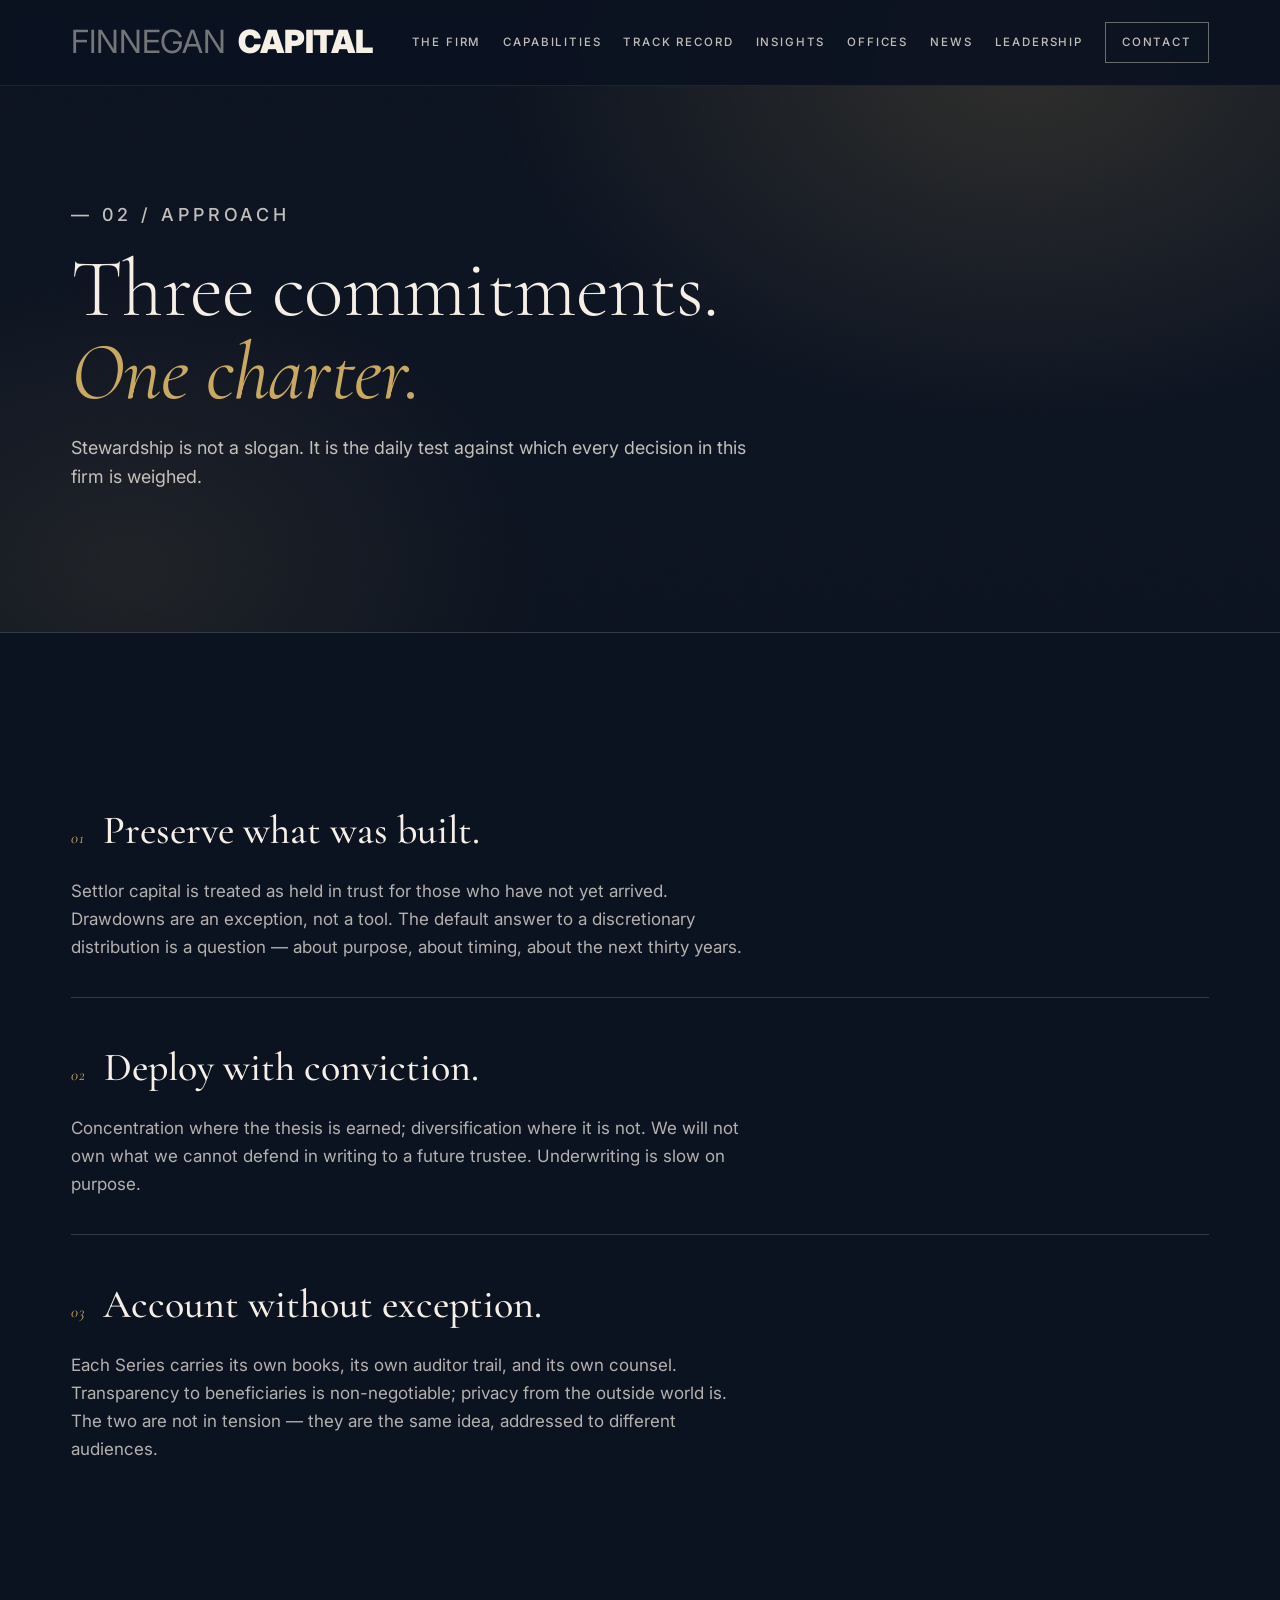
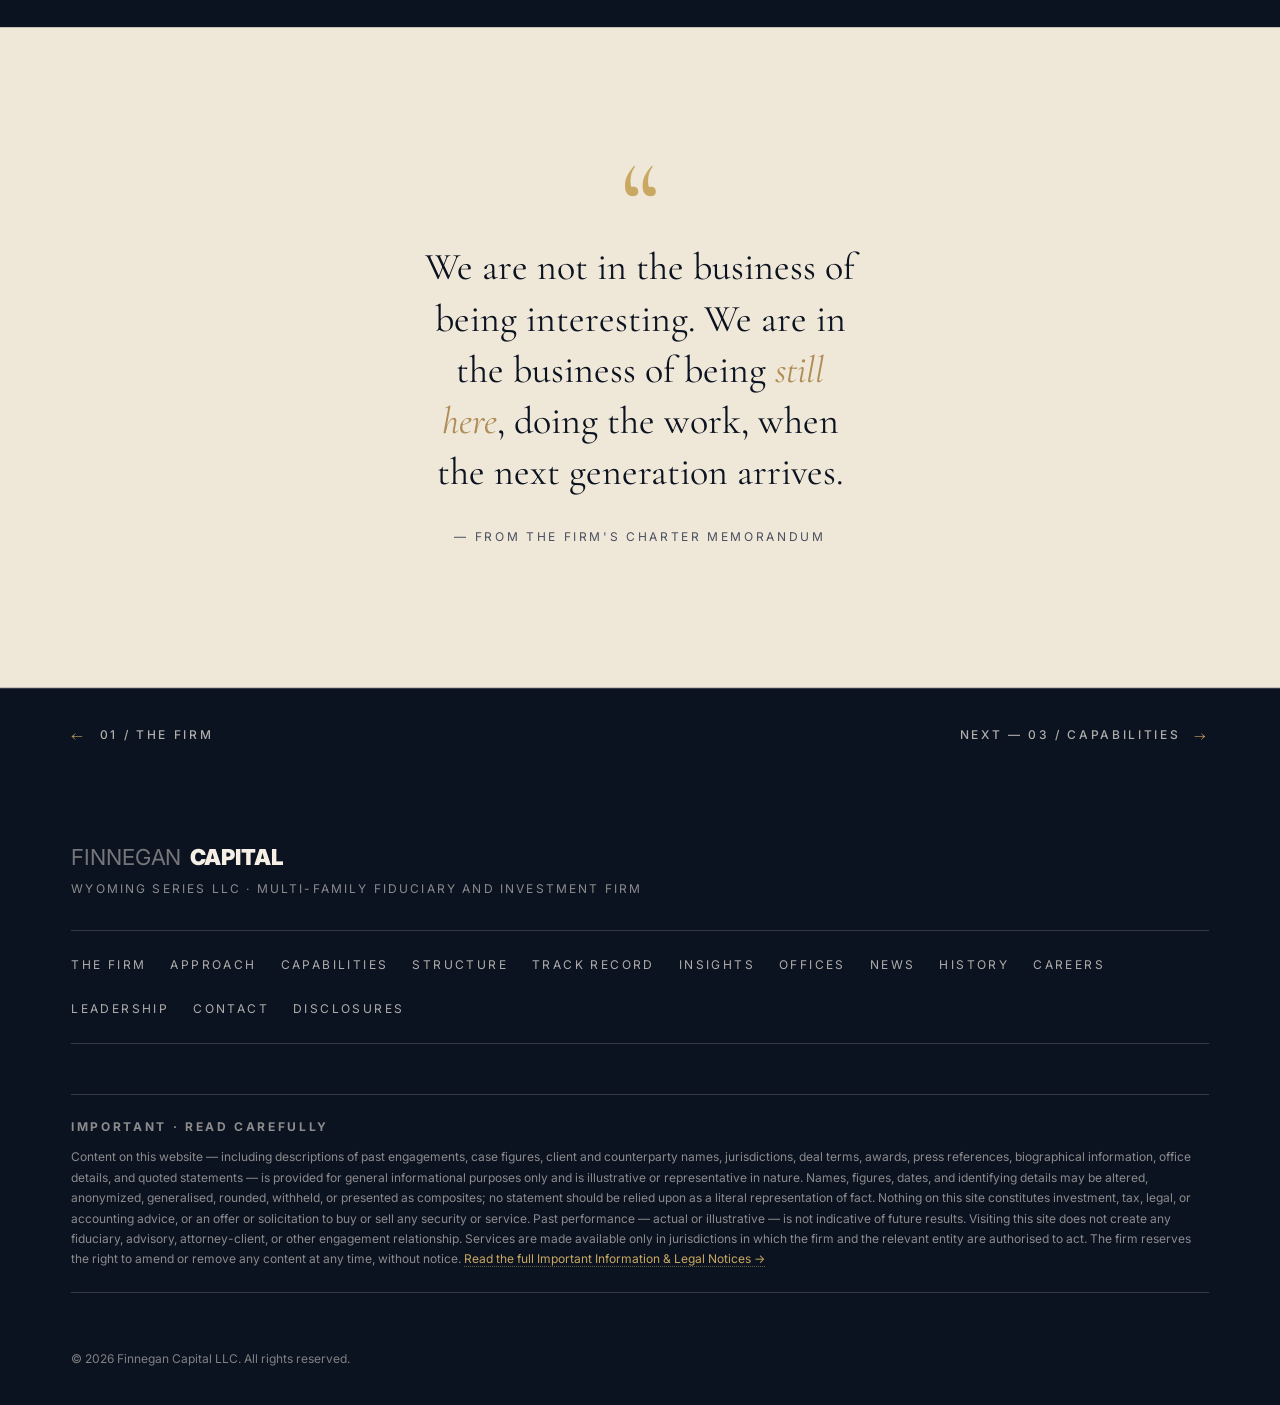
==== approach.html @ d9b632d5 "Add files via upload" ====
<!DOCTYPE html>
<html lang="en">
<head>
<meta charset="UTF-8" />
<meta http-equiv="X-UA-Compatible" content="IE=edge" />
<meta name="viewport" content="width=device-width, initial-scale=1.0" />

<title>Approach — Finnegan Capital | Three Commitments. One Charter.</title>
<meta name="description" content="The fiduciary disposition that organises every decision at Finnegan Capital — preserve what was built, deploy with conviction, account without exception." />
<meta name="keywords" content="Finnegan Capital approach, fiduciary philosophy, multi-generational stewardship, family trust principles" />
<meta name="author" content="Finnegan Capital LLC" />
<meta name="robots" content="index,follow,max-snippet:-1,max-image-preview:large,max-video-preview:-1" />
<meta name="theme-color" content="#0b1220" />
<link rel="canonical" href="https://finnegan.capital/approach.html" />
<meta property="og:site_name" content="Finnegan Capital" />
<meta property="og:type" content="website" />
<meta property="og:locale" content="en_US" />
<meta property="og:title" content="Approach — Finnegan Capital" />
<meta property="og:description" content="Three commitments. One charter." />
<meta property="og:url" content="https://finnegan.capital/approach.html" />
<meta property="og:image" content="https://finnegan.capital/og-image.png" />
<meta property="og:image:width" content="1200" />
<meta property="og:image:height" content="630" />
<meta name="twitter:card" content="summary_large_image" />
<meta name="twitter:title" content="Approach — Finnegan Capital" />
<meta name="twitter:description" content="Three commitments. One charter." />
<meta name="twitter:image" content="https://finnegan.capital/og-image.png" />
<link rel="icon" type="image/svg+xml" href="favicon.svg" />
<link rel="apple-touch-icon" href="favicon.svg" />
<link rel="manifest" href="site.webmanifest" />
<link rel="preconnect" href="https://fonts.googleapis.com" />
<link rel="preconnect" href="https://fonts.gstatic.com" crossorigin />
<link href="https://fonts.googleapis.com/css2?family=Cormorant+Garamond:ital,wght@0,300;0,400;0,500;0,600;1,400&family=Inter:wght@300;400;500;600;700;900&display=swap" rel="stylesheet" />
<link rel="stylesheet" href="styles.css" />
<script type="application/ld+json">
{"@context":"https://schema.org","@type":"FinancialService","@id":"https://finnegan.capital/#organization","name":"Finnegan Capital","alternateName":"Finnegan Capital LLC","url":"https://finnegan.capital/","logo":"https://finnegan.capital/favicon.svg"}
</script>
</head>
<body class="page--inner page--dark">

<header class="nav nav--hero" id="nav">
  <div class="nav__inner">
    <a href="index.html" class="brand"><span class="wordmark"><span class="wordmark__a">FINNEGAN</span><span class="wordmark__b">CAPITAL</span></span></a>
    <nav class="nav__links" aria-label="Primary">
      <a href="firm.html">The Firm</a>
      <a href="capabilities.html">Capabilities</a>
      <a href="track-record.html">Track Record</a>
      <a href="insights.html">Insights</a>
      <a href="offices.html">Offices</a>
      <a href="news.html">News</a>
      <a href="leadership.html">Leadership</a>
      <a href="contact.html" class="nav__cta">Contact</a>
    </nav>
    <button class="nav__toggle" aria-label="Open menu"><span></span><span></span><span></span></button>
  </div>
</header>

<section class="page-hero page-hero--full">
  <div class="hero__bg" aria-hidden="true"></div>
  <div class="hero__grain" aria-hidden="true"></div>
  <div class="container">
    <p class="eyebrow eyebrow--gold">— 02 / Approach</p>
    <h1>Three commitments. <em>One charter.</em></h1>
    <p>Stewardship is not a slogan. It is the daily test against which every decision in this firm is weighed.</p>
  </div>
</section>

<section class="section section--ink">
  <div class="container">
    <ol class="commitments commitments--wide">
      <li>
        <h4>Preserve what was built.</h4>
        <p>Settlor capital is treated as held in trust for those who have not yet arrived. Drawdowns are an exception, not a tool. The default answer to a discretionary distribution is a question — about purpose, about timing, about the next thirty years.</p>
      </li>
      <li>
        <h4>Deploy with conviction.</h4>
        <p>Concentration where the thesis is earned; diversification where it is not. We will not own what we cannot defend in writing to a future trustee. Underwriting is slow on purpose.</p>
      </li>
      <li>
        <h4>Account without exception.</h4>
        <p>Each Series carries its own books, its own auditor trail, and its own counsel. Transparency to beneficiaries is non-negotiable; privacy from the outside world is. The two are not in tension — they are the same idea, addressed to different audiences.</p>
      </li>
    </ol>
  </div>
</section>

<section class="quote">
  <div class="container">
    <p class="quote__mark" aria-hidden="true">&ldquo;</p>
    <p class="quote__text">We are not in the business of being interesting. We are in the business of being <em>still here</em>, doing the work, when the next generation arrives.</p>
    <p class="quote__cite">— From the firm&#39;s charter memorandum</p>
  </div>
</section>

<section class="pager">
  <div class="container pager__inner">
    <a class="pager__prev" href="firm.html"><span>←</span><em>01 / The Firm</em></a>
    <a class="pager__next" href="capabilities.html"><em>Next — 03 / Capabilities</em><span>→</span></a>
  </div>
</section>

<footer class="foot">
  <div class="container foot__inner">
    <div class="foot__brand"><div><span class="wordmark"><span class="wordmark__a">FINNEGAN</span><span class="wordmark__b">CAPITAL</span></span><p class="foot__sub">Wyoming Series LLC · Multi-family fiduciary and investment firm</p></div></div>
    <nav class="foot__links"><a href="firm.html">The Firm</a><a href="approach.html">Approach</a><a href="capabilities.html">Capabilities</a><a href="structure.html">Structure</a><a href="track-record.html">Track Record</a><a href="insights.html">Insights</a><a href="offices.html">Offices</a><a href="news.html">News</a><a href="history.html">History</a><a href="careers.html">Careers</a><a href="leadership.html">Leadership</a><a href="contact.html">Contact</a><a href="disclosures.html">Disclosures</a></nav>
    <div class="foot__notices">
      <p class="foot__notices-head">Important · Read Carefully</p>
      <p>Content on this website — including descriptions of past engagements, case figures, client and counterparty names, jurisdictions, deal terms, awards, press references, biographical information, office details, and quoted statements — is provided for general informational purposes only and is illustrative or representative in nature. Names, figures, dates, and identifying details may be altered, anonymized, generalised, rounded, withheld, or presented as composites; no statement should be relied upon as a literal representation of fact. Nothing on this site constitutes investment, tax, legal, or accounting advice, or an offer or solicitation to buy or sell any security or service. Past performance — actual or illustrative — is not indicative of future results. Visiting this site does not create any fiduciary, advisory, attorney-client, or other engagement relationship. Services are made available only in jurisdictions in which the firm and the relevant entity are authorised to act. The firm reserves the right to amend or remove any content at any time, without notice. <a href="disclosures.html">Read the full Important Information &amp; Legal Notices →</a></p>
    </div>
    <p class="foot__legal">© <span id="year"></span> Finnegan Capital LLC. All rights reserved.</p>
  </div>
</footer>

<script src="script.js"></script>
</body>
</html>
---- styles.css ----
/* =========================================================
   FINNEGAN CAPITAL — STYLE SYSTEM
   ========================================================= */

:root{
  --ink:        #0b1220;
  --ink-2:      #111a2c;
  --ink-soft:   #1a2438;
  --cream:      #f5efe6;
  --cream-2:    #faf6ee;
  --ivory:      #efe7d8;
  --gold:       #c9a961;
  --gold-2:     #b08d57;
  --rule:       rgba(11,18,32,0.18);
  --rule-light: rgba(245,239,230,0.18);
  --text:       #1c1f26;
  --text-mute:  #4a5060;

  --serif: 'Cormorant Garamond', 'Times New Roman', serif;
  --sans:  'Inter', -apple-system, 'Helvetica Neue', sans-serif;

  --maxw: 1240px;
  --pad:  clamp(20px, 4vw, 56px);

  --t-fast: 220ms cubic-bezier(.2,.7,.3,1);
  --t-med:  520ms cubic-bezier(.2,.7,.3,1);
}

*,*:before,*:after{box-sizing:border-box}
html{scroll-behavior:smooth;-webkit-font-smoothing:antialiased;text-rendering:optimizeLegibility}
body{
  margin:0; background:var(--cream); color:var(--text);
  font-family:var(--sans); font-weight:400; font-size:16px; line-height:1.65;
}
img,svg{display:block;max-width:100%}
a{color:inherit; text-decoration:none}
button{font:inherit}
::selection{background:var(--gold); color:var(--ink)}

/* ---------- Layout ---------- */
.container{max-width:var(--maxw); margin:0 auto; padding-left:var(--pad); padding-right:var(--pad)}
.section{padding:clamp(72px, 10vw, 140px) 0; position:relative}
.section--cream{background:var(--cream)}
.section--ivory{background:var(--ivory)}
.section--ink  {background:var(--ink); color:var(--cream)}
.grid-2{display:grid; grid-template-columns: 0.9fr 1.1fr; gap: clamp(32px, 6vw, 96px); align-items:start}
.grid-2.align-top{align-items:start}
@media (max-width: 900px){ .grid-2{grid-template-columns:1fr; gap:32px} }

.section__head{margin-bottom:clamp(32px,5vw,64px); max-width:760px}

/* ---------- Type ---------- */
.eyebrow{
  font-family:var(--sans); font-size:12px; letter-spacing:.22em; text-transform:uppercase;
  font-weight:500; color:var(--text-mute); margin:0 0 18px;
}
.eyebrow--gold{color:var(--gold)}

.display{
  font-family:var(--serif); font-weight:400;
  font-size:clamp(34px, 5.4vw, 68px); line-height:1.04; letter-spacing:-.01em;
  margin:0 0 22px;
}
.display--light{color:var(--cream)}

.lede{font-size:clamp(16px,1.4vw,19px); color:var(--text-mute); max-width:54ch; margin:0 0 18px}
.lede--light{color:rgba(245,239,230,.78)}

.col p{margin:0 0 16px}
.col--prose p{font-size:17px; line-height:1.75}

/* ---------- Buttons ---------- */
.btn{
  display:inline-flex; align-items:center; gap:10px;
  padding:14px 22px; border-radius:0;
  font-family:var(--sans); font-size:13px; letter-spacing:.18em; text-transform:uppercase; font-weight:500;
  border:1px solid currentColor; transition:all var(--t-fast); cursor:pointer;
}
.btn--gold{background:var(--gold); border-color:var(--gold); color:var(--ink)}
.btn--gold:hover{background:transparent; color:var(--gold)}
.btn--ghost{background:transparent; color:var(--cream); border-color:rgba(245,239,230,.5)}
.btn--ghost:hover{border-color:var(--gold); color:var(--gold)}
.btn--ink{background:var(--ink); color:var(--cream); border-color:var(--ink)}
.btn--ink:hover{background:transparent; color:var(--ink)}

/* =========================================================
   NAVIGATION
   ========================================================= */
.nav{
  position:fixed; top:0; left:0; right:0; z-index:50;
  background:rgba(11,18,32,0); backdrop-filter:blur(0);
  transition:background var(--t-med), backdrop-filter var(--t-med), border-color var(--t-med);
  border-bottom:1px solid transparent;
}
.nav.is-stuck{
  background:rgba(11,18,32,.92);
  backdrop-filter:saturate(140%) blur(14px);
  border-bottom-color:rgba(245,239,230,.08);
}
.nav__inner{
  max-width:var(--maxw); margin:0 auto;
  display:flex; align-items:center; justify-content:space-between;
  padding: 22px var(--pad);
  color:var(--cream);
  gap: 24px;
}
.brand{display:flex; align-items:center; gap:14px; color:inherit}
.brand__mark{width:34px; height:34px; flex:0 0 auto}
.brand__type{display:flex; flex-direction:column; line-height:1}
.brand__name{
  font-family:var(--sans); font-weight:700; letter-spacing:.18em;
  font-size:14px; text-transform:uppercase;
}
.brand__sub{
  font-family:var(--sans); font-weight:400; font-size:10.5px;
  letter-spacing:.22em; text-transform:uppercase; opacity:.6; margin-top:5px;
}

/* ---------- Wordmark (bold typographic mark) ---------- */
.wordmark{
  display:inline-flex; align-items:baseline; gap:.55ch;
  font-family:var(--sans);
  font-weight:900;
  letter-spacing:-.005em;
  text-transform:uppercase;
  line-height:1;
  font-size:clamp(22px, 2.6vw, 32px);
}
.nav .wordmark{ font-size:clamp(22px, 2.6vw, 32px) }
@media (max-width: 860px){ .nav .wordmark{ font-size:22px } }
.wordmark__a{
  color:currentColor; opacity:.45; font-weight:400;
}
.wordmark__b{
  color:currentColor;
}
.foot__brand .wordmark{font-size:22px}
.wordmark--xl{font-size:clamp(60px, 11vw, 160px); letter-spacing:-.02em}
.wordmark--xl .wordmark__a{opacity:.32}
.wordmark--stacked{flex-direction:column; align-items:flex-start; gap:0; line-height:.92}
.wordmark--stacked .wordmark__a{font-size:.55em; opacity:.55; letter-spacing:.06em; font-weight:600; margin-bottom:.35em}
.nav__links{display:flex; align-items:center; gap:22px}
.nav__links a{
  font-size:11.5px; letter-spacing:.16em; text-transform:uppercase; font-weight:500;
  color:rgba(245,239,230,.78); transition:color var(--t-fast); position:relative; white-space:nowrap;
}
.nav__links a:hover{color:var(--gold)}
.nav__cta{
  border:1px solid rgba(245,239,230,.4); padding:10px 16px;
}
.nav__cta:hover{border-color:var(--gold)}
.nav__toggle{display:none; background:none; border:0; padding:8px; color:inherit}
.nav__toggle span{display:block; width:22px; height:1px; background:currentColor; margin:5px 0}

@media (max-width: 860px){
  .nav__links{
    position:fixed; top:64px; left:0; right:0;
    background:var(--ink); padding:24px var(--pad); flex-direction:column; align-items:flex-start; gap:16px;
    transform:translateY(-12px); opacity:0; pointer-events:none; transition:all var(--t-fast);
    border-top:1px solid var(--rule-light);
  }
  .nav__links.is-open{transform:translateY(0); opacity:1; pointer-events:auto}
  .nav__toggle{display:block}
}

/* =========================================================
   HERO
   ========================================================= */
.hero{
  position:relative; min-height:100vh; display:flex; align-items:center;
  background:var(--ink); color:var(--cream); overflow:hidden; isolation:isolate;
}
.hero__bg{
  position:absolute; inset:0; z-index:-2;
  background:
    radial-gradient(900px 600px at 80% 10%, rgba(201,169,97,.18), transparent 60%),
    radial-gradient(700px 500px at 10% 90%, rgba(201,169,97,.10), transparent 60%),
    linear-gradient(180deg, #0a111e 0%, #0b1220 60%, #0a111e 100%);
}
.hero__grain{
  position:absolute; inset:0; z-index:-1; opacity:.05; pointer-events:none;
  background-image: url("data:image/svg+xml;utf8,<svg xmlns='http://www.w3.org/2000/svg' width='160' height='160'><filter id='n'><feTurbulence type='fractalNoise' baseFrequency='0.9' numOctaves='2' stitchTiles='stitch'/></filter><rect width='100%' height='100%' filter='url(%23n)' opacity='0.6'/></svg>");
}
.hero__inner{padding-top:140px; padding-bottom:120px; max-width: 1180px}

.hero__eyebrow{
  display:inline-flex; align-items:center; gap:12px;
  font-size:12px; letter-spacing:.2em; text-transform:uppercase;
  color:rgba(245,239,230,.7); margin-bottom:36px;
}
.hero__wordmark{
  margin: 8px 0 36px;
  color: var(--cream);
  border-bottom: 1px solid var(--rule-light);
  padding-bottom: 36px;
}
.hero__wordmark .wordmark--xl{
  display:block;
  font-weight:900;
  line-height:.9;
}
.hero__wordmark .wordmark__a{
  display:block;
  font-size:.42em;
  font-weight:600;
  letter-spacing:.18em;
  opacity:.55;
  margin-bottom:.12em;
}
.hero__wordmark .wordmark__b{
  display:block;
}
.hero__eyebrow .dot{
  width:7px; height:7px; border-radius:50%; background:var(--gold);
  box-shadow:0 0 0 4px rgba(201,169,97,.18);
}

.hero__title{
  font-family:var(--serif); font-weight:300;
  font-size:clamp(48px, 8.4vw, 124px); line-height:.98; letter-spacing:-.02em;
  margin:0 0 36px; color:var(--cream);
}
.hero__title .line{display:block}
.hero__title .italic{font-style:italic; color:var(--gold); font-weight:400}

.hero__lede{
  font-size:clamp(17px, 1.4vw, 20px); line-height:1.65; max-width:62ch;
  color:rgba(245,239,230,.8); margin:0 0 40px;
}

.hero__actions{display:flex; gap:14px; flex-wrap:wrap; margin-bottom:80px}

.hero__meta{
  display:grid; grid-template-columns:repeat(4,1fr); gap:0;
  border-top:1px solid var(--rule-light); padding-top:28px;
}
.hero__meta > div{padding-right:24px; border-right:1px solid var(--rule-light); padding-left:0}
.hero__meta > div:first-child{padding-left:0}
.hero__meta > div:last-child{border-right:0}
.meta__label{display:block; font-size:11px; letter-spacing:.2em; text-transform:uppercase; color:rgba(245,239,230,.5); margin-bottom:10px}
.meta__val{display:block; font-family:var(--serif); font-size:18px; color:var(--cream)}
@media (max-width:780px){
  .hero__meta{grid-template-columns:1fr 1fr}
  .hero__meta > div{border-right:0; border-bottom:1px solid var(--rule-light); padding:14px 0}
}

.hero__scroll{
  position:absolute; bottom:28px; left:50%; transform:translateX(-50%);
  width:28px; height:46px; border:1px solid rgba(245,239,230,.4); border-radius:14px;
}
.hero__scroll span{
  display:block; width:2px; height:8px; background:var(--gold);
  margin:8px auto 0; border-radius:2px; animation:scroll 1.6s infinite;
}
@keyframes scroll{0%{transform:translateY(0); opacity:0}50%{opacity:1}100%{transform:translateY(16px); opacity:0}}

/* =========================================================
   PILLARS
   ========================================================= */
.pillars{
  display:grid; grid-template-columns:repeat(4,1fr); gap:0;
  margin-top:clamp(48px, 8vw, 96px); border-top:1px solid var(--rule);
}
.pillar{padding:36px 28px 36px 0; border-right:1px solid var(--rule)}
.pillar:last-child{border-right:0; padding-right:0}
.pillar__num{
  display:block; font-family:var(--serif); font-style:italic; color:var(--gold-2);
  font-size:18px; margin-bottom:14px;
}
.pillar h3{font-family:var(--serif); font-weight:500; font-size:24px; margin:0 0 10px; line-height:1.2}
.pillar p{margin:0; color:var(--text-mute); font-size:15px}
@media (max-width:900px){
  .pillars{grid-template-columns:1fr 1fr}
  .pillar{border-right:0; border-bottom:1px solid var(--rule); padding:24px 0}
  .pillar:nth-child(2n){border-left:1px solid var(--rule); padding-left:24px}
}
@media (max-width:560px){
  .pillars{grid-template-columns:1fr}
  .pillar:nth-child(2n){border-left:0; padding-left:0}
}

/* =========================================================
   COMMITMENTS
   ========================================================= */
.commitments{list-style:none; padding:0; margin:0; counter-reset:c}
.commitments li{
  counter-increment:c; padding:28px 0; border-bottom:1px solid var(--rule-light); position:relative;
}
.commitments li:last-child{border-bottom:0}
.commitments li:before{
  content:counter(c, decimal-leading-zero);
  font-family:var(--serif); font-style:italic; color:var(--gold);
  font-size:16px; letter-spacing:.05em; margin-right:14px;
}
.commitments h4{
  display:inline; font-family:var(--serif); font-weight:500; font-size:26px; color:var(--cream);
}
.commitments p{margin:8px 0 0; color:rgba(245,239,230,.72); font-size:16px}

/* =========================================================
   CAPABILITIES
   ========================================================= */
.caps{
  display:grid; grid-template-columns:repeat(2, 1fr);
  gap: 1px; background:var(--rule); border:1px solid var(--rule);
}
.cap{background:var(--cream); padding:48px 44px; transition:background var(--t-med)}
.cap:hover{background:var(--cream-2)}
.cap__icon{width:42px; height:42px; color:var(--gold-2); margin-bottom:24px}
.cap h3{font-family:var(--serif); font-weight:500; font-size:30px; margin:0 0 14px; line-height:1.15}
.cap p{margin:0 0 18px; color:var(--text-mute); font-size:15.5px; line-height:1.7}
.cap__list{list-style:none; padding:0; margin:0; border-top:1px solid var(--rule); padding-top:18px}
.cap__list li{
  padding:8px 0 8px 22px; position:relative; font-size:14px; color:var(--text);
}
.cap__list li:before{
  content:""; position:absolute; left:0; top:16px; width:10px; height:1px; background:var(--gold-2);
}
@media (max-width:780px){ .caps{grid-template-columns:1fr} .cap{padding:32px 24px} }

/* =========================================================
   ORG CHART (compact, in-page)
   ========================================================= */
.orgchart{color:var(--text); display:flex; flex-direction:column; gap:0}
.org__row{display:grid; gap:16px}
.org__row--two{grid-template-columns:1fr 1fr}
.org__row--three{grid-template-columns:repeat(3,1fr)}
.org__connectors{height:54px; color:var(--rule)}
.org__node{
  background:var(--cream); border:1px solid var(--rule); padding:18px 18px;
  display:flex; flex-direction:column; gap:4px; min-height:96px; justify-content:center;
}
.org__node--top{max-width:380px; margin:0 auto; text-align:center; align-items:center}
.org__node--primary{border-color:var(--gold); box-shadow:inset 0 0 0 1px var(--gold)}
.org__node--dark{background:var(--ink); color:var(--cream); border-color:var(--ink)}
.org__node strong{
  font-family:var(--sans); font-weight:700; letter-spacing:.1em; text-transform:uppercase;
  font-size:13px; line-height:1.3;
}
.org__node em{font-family:var(--serif); font-style:italic; font-size:13px; color:var(--text-mute); line-height:1.3}
.org__node--dark em{color:rgba(245,239,230,.65)}
.org__tag{
  font-size:9.5px; letter-spacing:.22em; text-transform:uppercase;
  color:var(--gold-2); font-weight:600; margin-bottom:4px;
}
@media (max-width: 720px){
  .org__row--three{grid-template-columns:1fr}
  .org__row--two{grid-template-columns:1fr}
  .org__connectors{height:32px}
}

/* =========================================================
   LEADERSHIP
   ========================================================= */
.bio{display:grid; grid-template-columns: 200px 1fr; gap:32px; align-items:start}
.bio__portrait{width:200px; height:240px; overflow:hidden; border:1px solid rgba(201,169,97,.3)}
.bio__body h3{font-family:var(--serif); font-weight:500; font-size:38px; margin:0 0 6px; color:var(--cream); line-height:1.05}
.bio__title{font-size:12px; letter-spacing:.22em; text-transform:uppercase; color:var(--gold); margin:0 0 18px}
.bio__body p{color:rgba(245,239,230,.78); margin:0 0 14px; font-size:16px; line-height:1.7}
@media (max-width:680px){
  .bio{grid-template-columns:1fr; gap:18px}
  .bio__portrait{width:140px; height:170px}
}

/* =========================================================
   QUOTE
   ========================================================= */
.quote{
  background:var(--ivory); padding: clamp(72px, 12vw, 140px) 0; text-align:center;
  border-top:1px solid var(--rule); border-bottom:1px solid var(--rule);
}
.quote__mark{
  font-family:var(--serif); font-size:120px; line-height:.6; color:var(--gold);
  margin:0 0 -10px;
}
.quote__text{
  font-family:var(--serif); font-weight:400; font-size:clamp(24px, 3.2vw, 38px);
  line-height:1.35; max-width:24ch; margin: 12px auto 28px; color:var(--ink);
}
.quote__text em{font-style:italic; color:var(--gold-2)}
.quote__cite{font-size:12px; letter-spacing:.22em; text-transform:uppercase; color:var(--text-mute); margin:0}

/* =========================================================
   CONTACT
   ========================================================= */
.contact{margin:0; display:grid; gap:18px}
.contact > div{
  display:grid; grid-template-columns:200px 1fr; gap:18px;
  padding:18px 0; border-bottom:1px solid var(--rule);
}
.contact dt{
  font-size:11px; letter-spacing:.22em; text-transform:uppercase; color:var(--text-mute); padding-top:4px;
}
.contact dd{margin:0; font-family:var(--serif); font-size:19px; color:var(--ink)}
.contact a{border-bottom:1px solid var(--gold); transition:color var(--t-fast)}
.contact a:hover{color:var(--gold-2)}
@media (max-width:560px){ .contact > div{grid-template-columns:1fr; gap:6px} }

/* =========================================================
   FOOTER
   ========================================================= */
.foot{background:var(--ink); color:var(--cream); padding:64px 0 36px}
.foot__inner{display:grid; gap:32px}
.foot__brand{display:flex; align-items:center; gap:16px; color:var(--cream)}
.foot__brand .brand__mark{width:38px; height:38px}
.foot__name{
  font-family:var(--sans); font-weight:700; letter-spacing:.18em; font-size:15px; text-transform:uppercase; margin:0;
}
.foot__sub{font-size:12px; letter-spacing:.18em; text-transform:uppercase; color:rgba(245,239,230,.55); margin:6px 0 0}

.foot__links{display:flex; flex-wrap:wrap; gap:24px; padding:24px 0; border-top:1px solid var(--rule-light); border-bottom:1px solid var(--rule-light)}
.foot__links a{font-size:12px; letter-spacing:.2em; text-transform:uppercase; color:rgba(245,239,230,.7)}
.foot__links a:hover{color:var(--gold)}

.foot__legal{font-size:12px; line-height:1.7; color:rgba(245,239,230,.5); max-width:80ch; margin:0}

/* ===== Footer notices block (legal disclaimer) ===== */
.foot__notices{
  margin: 18px 0 24px;
  padding: 22px 0;
  border-top: 1px solid var(--rule-light);
  border-bottom: 1px solid var(--rule-light);
}
.foot__notices-head{
  margin: 0 0 10px; font-size: 11px; letter-spacing: .22em;
  text-transform: uppercase; font-weight: 700; color: var(--gold);
}
.foot__notices p{
  margin: 0 0 10px; font-size: 12px; line-height: 1.7;
  color: rgba(245,239,230,.55); max-width: none;
}
.foot__notices p:last-child{margin-bottom:0}
.foot__notices a{ color: var(--gold); border-bottom: 1px dotted rgba(201,169,97,.5) }
.foot__notices a:hover{ color: var(--cream); border-bottom-color: var(--cream) }

/* ===== Disclosures page (long-form legal) ===== */
.legal{padding-top: clamp(48px, 8vw, 80px)}
.legal__sec{
  padding: 28px 0; border-top: 1px solid var(--rule);
}
.legal__sec:first-child{border-top:0; padding-top:0}
.legal__sec h2{
  font-family: var(--serif); font-weight: 500; font-size: clamp(22px, 2.4vw, 28px);
  line-height: 1.2; margin: 0 0 14px; color: var(--ink);
}
.legal__sec p{
  font-size: 15.5px; line-height: 1.8; color: var(--text); margin: 0 0 14px; max-width: 88ch;
}
.legal__sec p:last-child{margin-bottom:0}
.legal__sec strong{ font-weight: 600; color: var(--ink) }
.legal__sec a{ color: var(--gold-2); border-bottom: 1px solid var(--gold) }
.legal__sec a:hover{ color: var(--ink) }
.legal__updated{
  margin-top: 48px; padding-top: 24px; border-top: 1px solid var(--rule);
  font-family: var(--serif); font-style: italic; color: var(--text-mute); font-size: 13px;
}

/* =========================================================
   STRUCTURE PAGE — large org chart
   ========================================================= */
.page-hero{
  background:var(--ink); color:var(--cream);
  padding: 160px 0 80px; position:relative; overflow:hidden;
}
.page-hero h1{
  font-family:var(--serif); font-weight:300; font-size:clamp(40px, 6vw, 80px);
  line-height:1.05; margin:18px 0 14px; max-width:18ch;
}
.page-hero h1 em{color:var(--gold); font-weight:400}
.page-hero p{color:rgba(245,239,230,.78); max-width:60ch; font-size:18px; margin:0}

.struct{padding:clamp(64px, 9vw, 120px) 0; background:var(--cream)}
.struct__chart{
  background:var(--cream-2); border:1px solid var(--rule);
  padding:clamp(28px, 5vw, 56px); margin-bottom:64px;
}
.struct__chart .org__node{background:var(--cream)}

.struct__legend{display:grid; grid-template-columns:repeat(3, 1fr); gap:24px; margin-top:48px}
.struct__legend article{
  border-top:1px solid var(--rule); padding-top:18px;
}
.struct__legend h4{font-family:var(--serif); font-weight:500; font-size:22px; margin:0 0 8px}
.struct__legend p{margin:0; font-size:14px; color:var(--text-mute); line-height:1.7}
@media (max-width:820px){ .struct__legend{grid-template-columns:1fr} }

/* =========================================================
   PAGE-LEVEL: NAV variants for inner pages
   ========================================================= */
.page--inner .nav{ background:rgba(11,18,32,.92); backdrop-filter:saturate(140%) blur(14px); border-bottom:1px solid rgba(245,239,230,.08) }
.page--inner .nav.is-stuck{ background:rgba(11,18,32,.96) }

/* =========================================================
   INDEX NAV (landing page list of sections)
   ========================================================= */
.indexnav{padding:clamp(64px,9vw,120px) 0; background:var(--cream); border-top:1px solid var(--rule)}
.indexnav .eyebrow{margin-bottom:36px}
.indexnav__list{
  list-style:none; padding:0; margin:0; counter-reset:il;
  display:grid; grid-template-columns:1fr; gap:0;
}
.indexnav__list li{ border-top:1px solid var(--rule) }
.indexnav__list li:last-child{ border-bottom:1px solid var(--rule) }
.indexnav__list a{
  display:grid; grid-template-columns: 80px 1.2fr 1.6fr; align-items:baseline;
  padding:28px 8px; gap:24px;
  transition: background var(--t-fast), padding var(--t-fast);
}
.indexnav__list a:hover{ background:var(--cream-2); padding-left:24px }
.indexnav__list a > span{
  font-family:var(--serif); font-style:italic; color:var(--gold-2); font-size:18px;
}
.indexnav__list a > strong{
  font-family:var(--serif); font-weight:500; font-size:clamp(24px, 2.6vw, 34px); line-height:1;
}
.indexnav__list a > em{
  font-style:normal; color:var(--text-mute); font-size:15px;
}
@media (max-width: 720px){
  .indexnav__list a{grid-template-columns: 50px 1fr; gap:14px}
  .indexnav__list a > em{grid-column:1 / -1; padding-left:64px}
}

/* =========================================================
   PAGE HERO variants
   ========================================================= */
.page-hero{
  position:relative; isolation:isolate;
  background:var(--ink); color:var(--cream);
  padding: clamp(120px, 18vw, 200px) 0 clamp(60px, 9vw, 110px);
  border-bottom:1px solid var(--rule-light);
}
.page-hero--full{padding-bottom: clamp(80px, 12vw, 140px)}
.page-hero h1{
  font-family:var(--serif); font-weight:300; font-size:clamp(40px, 6.4vw, 88px);
  line-height:1.02; letter-spacing:-.01em; margin:18px 0 18px; max-width:18ch;
}
.page-hero h1 em{color:var(--gold); font-weight:400}
.page-hero p{color:rgba(245,239,230,.78); max-width:62ch; font-size:clamp(16px,1.4vw,19px); margin:0; line-height:1.65}

.nav--hero{ /* nav over dark hero on inner pages */
  background:transparent; backdrop-filter:none; border-bottom:1px solid transparent;
}
.page--inner .nav--hero.is-stuck{ background:rgba(11,18,32,.92); backdrop-filter:saturate(140%) blur(14px); border-bottom-color:rgba(245,239,230,.08) }

/* =========================================================
   COMMITMENTS — wide variant
   ========================================================= */
.commitments--wide li{ padding:36px 0 }
.commitments--wide h4{ font-size:clamp(28px, 3.4vw, 40px) }
.commitments--wide p{ font-size:17px; max-width:62ch; margin-top:14px }

/* =========================================================
   CAPABILITIES — page version (no SVG icons, numbered)
   ========================================================= */
.cap__num{
  font-family:var(--serif); font-style:italic; color:var(--gold-2);
  font-size:18px; margin:0 0 14px;
}

/* =========================================================
   STRUCTURE — text-based layers
   ========================================================= */
.layers{list-style:none; padding:0; margin:0; counter-reset:ly}
.layer{
  padding: 56px 0;
  border-top:1px solid var(--rule);
  display:grid; grid-template-columns: 0.9fr 1.6fr; gap:clamp(32px, 6vw, 80px);
  align-items:start;
}
.layer:last-child{border-bottom:1px solid var(--rule)}
.layer__head{display:flex; flex-direction:column; gap:6px; padding-top:6px}
.layer__step{
  font-family:var(--serif); font-style:italic; color:var(--gold-2); font-size:18px;
}
.layer__role{
  font-family:var(--sans); font-size:11px; letter-spacing:.22em; text-transform:uppercase;
  color:var(--text-mute); font-weight:600;
}
.layer__name{
  grid-column: 2 / 3;
  font-family:var(--serif); font-weight:500; font-size:clamp(28px,3.6vw,44px);
  line-height:1.1; letter-spacing:-.005em; margin:0 0 8px;
}
.layer__meta{
  grid-column: 2 / 3;
  font-family:var(--serif); font-style:italic; color:var(--text-mute); margin:0 0 18px;
  font-size:16px;
}
.layer__body{ grid-column: 2 / 3; }
.layer__body p{ font-size:17px; line-height:1.75; color:var(--text); max-width:62ch; margin:0 0 14px }
@media (max-width: 820px){
  .layer{grid-template-columns:1fr; gap:14px; padding:36px 0}
  .layer__name, .layer__meta, .layer__body{grid-column:auto}
}

.series{display:grid; gap:18px; margin:6px 0 0}
.series > div{padding:18px 0; border-top:1px solid var(--rule)}
.series > div:first-child{border-top:0; padding-top:0}
.series dt{
  font-family:var(--sans); font-weight:700; letter-spacing:.06em; text-transform:uppercase;
  font-size:13px; color:var(--ink); margin:0 0 6px;
}
.series dd{ margin:0; font-size:16px; color:var(--text-mute); line-height:1.7; max-width:62ch }

.struct__cta{ text-align:center; margin-top: clamp(48px, 8vw, 96px) }

/* =========================================================
   LEADERSHIP — typographic bio
   ========================================================= */
.bio{
  display:grid; grid-template-columns: 0.9fr 1.6fr;
  gap: clamp(32px, 6vw, 80px); align-items:start;
}
.bio__col p{margin:0 0 16px; color:rgba(245,239,230,.78); font-size:16px; line-height:1.75; max-width:62ch}
.bio__title{
  font-size:11px; letter-spacing:.22em; text-transform:uppercase;
  color:var(--gold); margin:0 0 16px; font-weight:600;
}
.bio__name{
  font-family:var(--serif); font-weight:300; color:var(--cream);
  font-size:clamp(44px, 6vw, 84px); line-height:.95; letter-spacing:-.01em; margin:0 0 12px;
}
.bio__name span{font-style:italic; color:var(--gold)}
.bio__sub{
  font-family:var(--serif); font-style:italic; color:rgba(245,239,230,.6);
  font-size:16px; margin:0;
}
.bio__lead{
  font-family:var(--serif) !important; font-style:italic;
  font-size:clamp(20px, 2.2vw, 26px) !important; line-height:1.45 !important;
  color:var(--cream) !important; max-width:62ch; margin-bottom:24px !important;
}
@media (max-width: 820px){ .bio{grid-template-columns:1fr} }

/* =========================================================
   PAGER (next / prev between pages)
   ========================================================= */
.pager{background:var(--cream); border-top:1px solid var(--rule); padding:32px 0}
.page--dark .pager{background:var(--ink); border-top-color:var(--rule-light)}
.pager__inner{display:flex; align-items:center; justify-content:space-between; gap:18px; flex-wrap:wrap}
.pager a{
  display:inline-flex; align-items:center; gap:14px;
  font-size:12px; letter-spacing:.22em; text-transform:uppercase; font-weight:500;
  color:var(--text-mute); transition:color var(--t-fast);
}
.page--dark .pager a{color:rgba(245,239,230,.7)}
.pager a:hover{color:var(--gold)}
.pager a span{font-family:var(--serif); font-style:italic; font-size:18px; color:var(--gold-2)}
.pager a em{font-style:normal}

/* =========================================================
   CAPABILITIES — index list at top of page
   ========================================================= */
.cap-index ol{list-style:none; padding:0; margin:0; display:grid; grid-template-columns:1fr; gap:0}
.cap-index li{border-top:1px solid var(--rule)}
.cap-index li:last-child{border-bottom:1px solid var(--rule)}
.cap-index a{
  display:grid; grid-template-columns: 80px 1.4fr 1.6fr; align-items:baseline;
  padding: 22px 8px; gap:24px; transition:background var(--t-fast), padding var(--t-fast);
}
.cap-index a:hover{background:var(--cream-2); padding-left:24px}
.cap-index a > span{font-family:var(--serif); font-style:italic; color:var(--gold-2); font-size:18px}
.cap-index a > strong{font-family:var(--serif); font-weight:500; font-size:clamp(22px,2.4vw,30px); line-height:1.1}
.cap-index a > em{font-style:normal; color:var(--text-mute); font-size:14.5px}
@media (max-width: 720px){
  .cap-index a{grid-template-columns:48px 1fr; gap:14px}
  .cap-index a > em{grid-column:1 / -1; padding-left:62px}
}

/* =========================================================
   CAPABILITY DETAIL SECTIONS
   ========================================================= */
.cap-detail__head{
  max-width: 760px; margin: 0 0 clamp(40px, 6vw, 72px);
}
.cap-detail__head .display{margin-bottom:18px}
.cap-detail__head .lede{max-width:62ch}

.subs{
  display:grid; grid-template-columns: repeat(2, 1fr); gap: 0;
  border-top:1px solid var(--rule);
}
.subs .sub{
  padding: 32px 36px 36px 0;
  border-bottom:1px solid var(--rule);
  border-right:1px solid var(--rule);
}
.subs .sub:nth-child(2n){padding-right:0; padding-left:36px; border-right:0}
.subs .sub h3{
  font-family:var(--serif); font-weight:500; font-size:clamp(22px, 2.2vw, 28px);
  margin: 0 0 10px; line-height:1.2;
}
.subs .sub p{margin:0; color:var(--text-mute); font-size:15.5px; line-height:1.75; max-width:60ch}
@media (max-width: 820px){
  .subs{grid-template-columns:1fr}
  .subs .sub{padding: 26px 0; border-right:0}
  .subs .sub:nth-child(2n){padding-left:0}
}

.subs--dark{border-top-color:var(--rule-light)}
.subs--dark .sub{
  border-bottom-color:var(--rule-light);
  border-right-color:var(--rule-light);
}
.subs--dark .sub h3{color:var(--cream)}
.subs--dark .sub p{color:rgba(245,239,230,.72)}

.cap-detail--dark .display--light{margin-bottom:18px}

/* =========================================================
   LEADERSHIP — Managing Partner block
   ========================================================= */
.mp__inner{
  display:grid; grid-template-columns: 0.85fr 1.4fr; gap: clamp(32px, 6vw, 80px); align-items:start;
}
.mp__col p{margin:0 0 16px; color:rgba(245,239,230,.78); font-size:16px; line-height:1.75; max-width:62ch}
@media (max-width: 820px){ .mp__inner{grid-template-columns:1fr} }

/* Portrait monogram */
.portrait{
  width: 100%; max-width: 220px; aspect-ratio: 4 / 5;
  background:
    radial-gradient(120% 80% at 30% 10%, rgba(201,169,97,.18), transparent 60%),
    linear-gradient(180deg, #1c2638 0%, #0b1220 100%);
  border:1px solid rgba(201,169,97,.35);
  display:flex; align-items:center; justify-content:center;
  position:relative; overflow:hidden;
}
.portrait:before{
  content:""; position:absolute; inset:8px; border:1px solid rgba(201,169,97,.18); pointer-events:none;
}
.portrait span{
  font-family:var(--serif); font-weight:400; color:var(--gold);
  font-size: clamp(36px, 5vw, 48px); letter-spacing:.04em;
}
.portrait--lg{ max-width: 280px }

/* =========================================================
   LEADERSHIP — Senior partners grid
   ========================================================= */
.team{padding-top: 0}
.team__head{max-width:760px; margin: 0 0 clamp(40px, 6vw, 72px)}
.team__head .display{margin-bottom:14px}

.team__grid{
  display:grid; grid-template-columns: repeat(3, 1fr);
  gap: 1px; background: rgba(245,239,230,.08);
  border-top:1px solid rgba(245,239,230,.08);
  border-left:1px solid rgba(245,239,230,.08);
}
.member{
  background: var(--ink);
  padding: 40px 32px 44px;
  display:flex; flex-direction:column; gap:14px;
  min-height: 280px;
}
.member__title{
  font-size:11px; letter-spacing:.22em; text-transform:uppercase;
  color:var(--gold); margin:0; font-weight:600;
}
.member__name{
  font-family:var(--serif); font-weight:500; font-size:clamp(24px, 2.4vw, 30px);
  line-height:1.1; color:var(--cream); margin:0;
}
.member__bio{
  font-size:14.5px; color:rgba(245,239,230,.72); line-height:1.7; margin:0; max-width:42ch;
}
.team__note{
  margin-top:32px; font-size:13px; letter-spacing:.04em;
  color:rgba(245,239,230,.5); font-style:italic; font-family:var(--serif);
}
@media (max-width: 1000px){ .team__grid{grid-template-columns: repeat(2, 1fr)} }
@media (max-width: 640px){ .team__grid{grid-template-columns: 1fr} }

/* =========================================================
   STATS STRIPS
   ========================================================= */
.stats{
  display:grid; grid-template-columns:repeat(4, 1fr);
  gap: 0; border-top:1px solid var(--rule); border-bottom:1px solid var(--rule);
  margin-top: clamp(48px, 8vw, 96px);
}
.stat{padding: 36px 28px 36px 0; border-right:1px solid var(--rule)}
.stat:last-child{border-right:0; padding-right:0}
.stat__num{
  font-family:var(--serif); font-weight:400;
  font-size: clamp(40px, 5.6vw, 76px); line-height:1; margin:0 0 12px;
  letter-spacing:-.02em;
}
.stat__num span{
  font-family:var(--sans); font-size:.32em; font-weight:600;
  letter-spacing:.05em; color:var(--gold-2); margin-left:.15em;
  vertical-align:.45em;
}
.stat__lbl{font-size:12px; letter-spacing:.22em; text-transform:uppercase; color:var(--text-mute); margin:0; font-weight:500}

.stats--dark{ border-color:var(--rule-light); margin:0 }
.stats--dark .stat{ border-right-color:var(--rule-light); color:var(--cream) }
.stats--dark .stat__lbl{ color:rgba(245,239,230,.6) }

@media (max-width: 820px){
  .stats{grid-template-columns:1fr 1fr}
  .stat{border-right:0; border-bottom:1px solid var(--rule); padding:24px 0}
  .stat:nth-child(2n){padding-left:24px; border-left:1px solid var(--rule)}
  .stats--dark .stat{border-bottom-color:var(--rule-light)}
  .stats--dark .stat:nth-child(2n){border-left-color:var(--rule-light)}
}
@media (max-width: 480px){
  .stats{grid-template-columns:1fr}
  .stat:nth-child(2n){padding-left:0; border-left:0}
}

.stats-strip{padding:60px 0}

/* =========================================================
   INSIGHTS — featured card, categories, article grid
   ========================================================= */
.feat__card{
  display:block; padding: clamp(36px, 6vw, 72px);
  background:var(--cream-2); border:1px solid var(--rule);
  transition:background var(--t-fast), transform var(--t-fast);
}
.feat__card:hover{background:var(--ivory); transform: translateY(-2px)}
.feat__meta{display:flex; justify-content:space-between; gap:18px; flex-wrap:wrap; margin-bottom:24px}
.tag{
  display:inline-block; padding:6px 12px;
  font-size:11px; letter-spacing:.22em; text-transform:uppercase; font-weight:600;
  border:1px solid var(--rule);
}
.tag--gold{ background:var(--gold); border-color:var(--gold); color:var(--ink) }
.feat__date{font-size:12px; letter-spacing:.18em; text-transform:uppercase; color:var(--text-mute); font-weight:500}
.feat__title{
  font-family:var(--serif); font-weight:400; line-height:1.05; letter-spacing:-.01em;
  font-size:clamp(36px, 5vw, 64px); margin:0 0 22px; max-width:24ch;
}
.feat__excerpt{font-size:18px; line-height:1.7; color:var(--text); max-width:75ch; margin:0 0 28px}
.feat__more{font-size:12px; letter-spacing:.22em; text-transform:uppercase; color:var(--gold-2); font-weight:600; margin:0}
.feat__more em{font-style:normal; margin-left:8px}

.cats__list{
  list-style:none; padding:0; margin:24px 0 0;
  display:flex; flex-wrap:wrap; gap:0;
  border-top:1px solid var(--rule); border-bottom:1px solid var(--rule);
}
.cats__list li{ border-right:1px solid var(--rule) }
.cats__list li:last-child{border-right:0}
.cats__list a{
  display:inline-block; padding:14px 22px;
  font-size:12px; letter-spacing:.18em; text-transform:uppercase; font-weight:500;
  color:var(--text-mute); transition:color var(--t-fast), background var(--t-fast);
}
.cats__list a:hover{color:var(--ink); background:var(--cream-2)}

.art-grid{
  display:grid; grid-template-columns:repeat(3, 1fr);
  gap: 1px; background:var(--rule); border:1px solid var(--rule);
  margin-top: 8px;
}
.art{
  background:var(--cream); padding:36px 32px 36px;
  display:flex; flex-direction:column; gap:14px;
  transition:background var(--t-fast);
}
.art:hover{background:var(--cream-2)}
.art__cat{
  font-size:11px; letter-spacing:.22em; text-transform:uppercase; font-weight:600;
  color:var(--gold-2); margin:0;
}
.art__title{
  font-family:var(--serif); font-weight:500; font-size:clamp(20px, 2.2vw, 26px);
  line-height:1.2; margin:0;
}
.art__title a{ color:inherit; transition:color var(--t-fast) }
.art__title a:hover{ color:var(--gold-2) }
.art__date{font-size:12px; letter-spacing:.06em; color:var(--text-mute); font-style:italic; font-family:var(--serif); margin:0}
.art__exc{font-size:14.5px; line-height:1.7; color:var(--text-mute); margin:0; max-width:42ch}
.art__read{
  margin: auto 0 0; padding-top:14px; border-top:1px dotted var(--rule);
  font-size:11px; letter-spacing:.22em; text-transform:uppercase; color:var(--gold-2); font-weight:600;
}
@media (max-width: 980px){ .art-grid{grid-template-columns:repeat(2,1fr)} }
@media (max-width: 640px){ .art-grid{grid-template-columns:1fr} }

.art-note{
  margin-top:32px; font-size:13px; line-height:1.7;
  color:var(--text-mute); font-style:italic; font-family:var(--serif); max-width:80ch;
}
.art-note a{border-bottom:1px solid var(--gold)}

/* Newsletter strip */
.news__inner{
  display:grid; grid-template-columns: 1.4fr .8fr; gap:48px; align-items:center;
}
.news__inner h2{margin-bottom:14px}
.news__inner .lede{margin:0}
.news__inner .btn{justify-self:end}
@media (max-width: 820px){ .news__inner{grid-template-columns:1fr} .news__inner .btn{justify-self:start} }

/* =========================================================
   TRACK RECORD — case grid
   ========================================================= */
.cases{padding-top: 0}
.cases > .container > .display{margin: 18px 0 14px}
.cases > .container > .lede{margin: 0 0 clamp(40px, 6vw, 72px)}

.cases__grid{
  display:grid; grid-template-columns: repeat(2, 1fr);
  gap: 1px; background: rgba(245,239,230,.08);
  border-top:1px solid rgba(245,239,230,.08);
  border-left:1px solid rgba(245,239,230,.08);
}
.case{ background: var(--ink); padding: 36px 36px 40px; display:flex; flex-direction:column; gap:14px }
.case__head{display:flex; justify-content:space-between; align-items:baseline; gap:18px}
.case__tag{
  font-size:11px; letter-spacing:.22em; text-transform:uppercase;
  color:var(--gold); font-weight:600;
}
.case__year{
  font-family:var(--serif); font-style:italic; color:rgba(245,239,230,.55);
  font-size:16px;
}
.case__amount{
  font-family:var(--serif); font-weight:400; color:var(--cream);
  font-size: clamp(40px, 5vw, 64px); line-height:1; margin:6px 0 0; letter-spacing:-.02em;
}
.case__title{
  font-family:var(--serif); font-weight:500; font-size:clamp(22px, 2.4vw, 28px);
  line-height:1.2; color:var(--cream); margin:0;
}
.case__body{font-size:15px; line-height:1.7; color:rgba(245,239,230,.72); margin:0; max-width:50ch}
@media (max-width: 820px){ .cases__grid{grid-template-columns:1fr} }

/* =========================================================
   OFFICES
   ========================================================= */
.offices{
  display:grid; grid-template-columns: repeat(2, 1fr);
  gap: 1px; background:var(--rule); border:1px solid var(--rule);
}
.office{ background:var(--cream); padding: 36px 32px 40px; display:flex; flex-direction:column; gap:12px }
.office--feature{ grid-column: 1 / -1; background:var(--ivory) }
.office__role{ font-size:11px; letter-spacing:.22em; text-transform:uppercase; color:var(--gold-2); font-weight:600; margin:0 }
.office__city{
  font-family:var(--serif); font-weight:500;
  font-size:clamp(32px, 4vw, 48px); line-height:1; margin:6px 0 0; letter-spacing:-.01em;
}
.office__city span{
  display:block; font-family:var(--sans); font-weight:500;
  font-size:12px; letter-spacing:.22em; text-transform:uppercase; color:var(--text-mute);
  margin-top:10px;
}
.office__addr{font-family:var(--serif); font-style:italic; color:var(--text); font-size:16px; line-height:1.6; margin:6px 0}
.office__lines{list-style:none; padding:0; margin:8px 0 0; border-top:1px solid var(--rule)}
.office__lines li{
  padding:10px 0; border-bottom:1px solid var(--rule);
  font-size:13.5px; color:var(--text-mute); display:grid; grid-template-columns:120px 1fr; gap:18px;
}
.office__lines li:last-child{border-bottom:0}
.office__lines strong{
  font-size:11px; letter-spacing:.22em; text-transform:uppercase; color:var(--ink); font-weight:600;
}
@media (max-width: 820px){ .offices{grid-template-columns:1fr} }

/* =========================================================
   AWARDS & PRESS LOGOS
   ========================================================= */
.awards__grid{
  display:grid; grid-template-columns: repeat(4, 1fr);
  gap: 1px; background:var(--rule); border:1px solid var(--rule); margin-top: 24px;
}
.award{ background:var(--cream-2); padding:28px 24px; display:flex; flex-direction:column; gap:8px; min-height:160px }
.award__year{font-family:var(--serif); font-style:italic; color:var(--gold-2); font-size:18px; margin:0}
.award__org{font-size:11px; letter-spacing:.22em; text-transform:uppercase; color:var(--text-mute); font-weight:600; margin:0}
.award h3{font-family:var(--serif); font-weight:500; font-size:20px; line-height:1.25; margin:auto 0 0}
@media (max-width: 980px){ .awards__grid{grid-template-columns:repeat(2,1fr)} }
@media (max-width: 540px){ .awards__grid{grid-template-columns:1fr} }

.press-logos__list{
  list-style:none; padding:0; margin: 24px 0 0;
  display:grid; grid-template-columns: repeat(4, 1fr); gap: 1px; background:var(--rule); border:1px solid var(--rule);
}
.press-logos__list li{
  background:var(--ivory); padding: 24px 18px;
  font-family:var(--serif); font-weight:500; font-size:18px; color:var(--ink);
  text-align:center; letter-spacing:.01em;
}
@media (max-width: 820px){ .press-logos__list{grid-template-columns: repeat(2,1fr)} }
@media (max-width: 480px){ .press-logos__list{grid-template-columns: 1fr} }

/* Press timeline */
.press__list{list-style:none; padding:0; margin: clamp(36px,6vw,56px) 0 0; counter-reset:pr}
.press__item{
  padding: 32px 0; border-top:1px solid var(--rule);
  display:grid; grid-template-columns: 220px 1fr; gap: 32px;
}
.press__item:last-child{border-bottom:1px solid var(--rule)}
.press__date{
  font-size:12px; letter-spacing:.18em; text-transform:uppercase; color:var(--gold-2);
  font-weight:600; margin:0;
}
.press__title{
  font-family:var(--serif); font-weight:500; font-size:clamp(22px, 2.4vw, 28px);
  line-height:1.2; margin:0 0 10px;
}
.press__exc{font-size:15.5px; line-height:1.7; color:var(--text-mute); margin:0 0 10px; max-width:75ch}
.press__src{font-family:var(--serif); font-style:italic; color:var(--text-mute); font-size:13px; margin:0}
@media (max-width: 820px){
  .press__item{grid-template-columns:1fr; gap:8px; padding:24px 0}
}

/* =========================================================
   HISTORY — timeline
   ========================================================= */
.timeline{padding-top: 60px}
.time{list-style:none; padding:0; margin:0; display:grid; grid-template-columns:1fr; gap:0}
.time li{
  padding: 36px 0; border-top:1px solid var(--rule-light);
  display:grid; grid-template-columns: 200px 1fr; gap: 48px; align-items:start;
}
.time li:last-child{border-bottom:1px solid var(--rule-light)}
.time__year{
  font-family:var(--serif); font-weight:300; color:var(--gold);
  font-size:clamp(40px, 5vw, 64px); line-height:1; margin:0; letter-spacing:-.01em;
}
.time__title{
  font-family:var(--serif); font-weight:500; font-size:clamp(22px, 2.4vw, 28px);
  line-height:1.2; color:var(--cream); margin:0 0 10px;
}
.time__body{font-size:16px; line-height:1.7; color:rgba(245,239,230,.78); margin:0; max-width:75ch}
@media (max-width: 820px){
  .time li{grid-template-columns:1fr; gap:6px; padding:28px 0}
}

/* =========================================================
   CAREERS — open roles
   ========================================================= */
.role-list{list-style:none; padding:0; margin: clamp(36px, 6vw, 56px) 0 0}
.role{
  padding: 32px 0; border-top:1px solid var(--rule);
  display:grid; grid-template-columns: 240px 1fr; gap: 40px;
}
.role:last-child{border-bottom:1px solid var(--rule)}
.role__loc{
  display:block; font-size:11px; letter-spacing:.22em; text-transform:uppercase;
  color:var(--gold-2); font-weight:600; margin-bottom:10px;
}
.role__title{
  font-family:var(--serif); font-weight:500; font-size:clamp(22px, 2.4vw, 28px);
  line-height:1.2; margin:0;
}
.role__body{font-size:15.5px; line-height:1.7; color:var(--text-mute); margin:0 0 14px; max-width:70ch}
.role__cta a{
  font-size:12px; letter-spacing:.22em; text-transform:uppercase; font-weight:600;
  color:var(--ink); border-bottom:1px solid var(--gold); padding-bottom:2px;
}
.role__cta a:hover{color:var(--gold-2)}
@media (max-width: 820px){
  .role{grid-template-columns:1fr; gap:12px; padding:24px 0}
}

/* =========================================================
   REVEAL
   ========================================================= */
[data-reveal]{opacity:0; transform:translateY(18px); transition:opacity 700ms ease, transform 700ms cubic-bezier(.2,.7,.3,1)}
[data-reveal].is-in{opacity:1; transform:none}
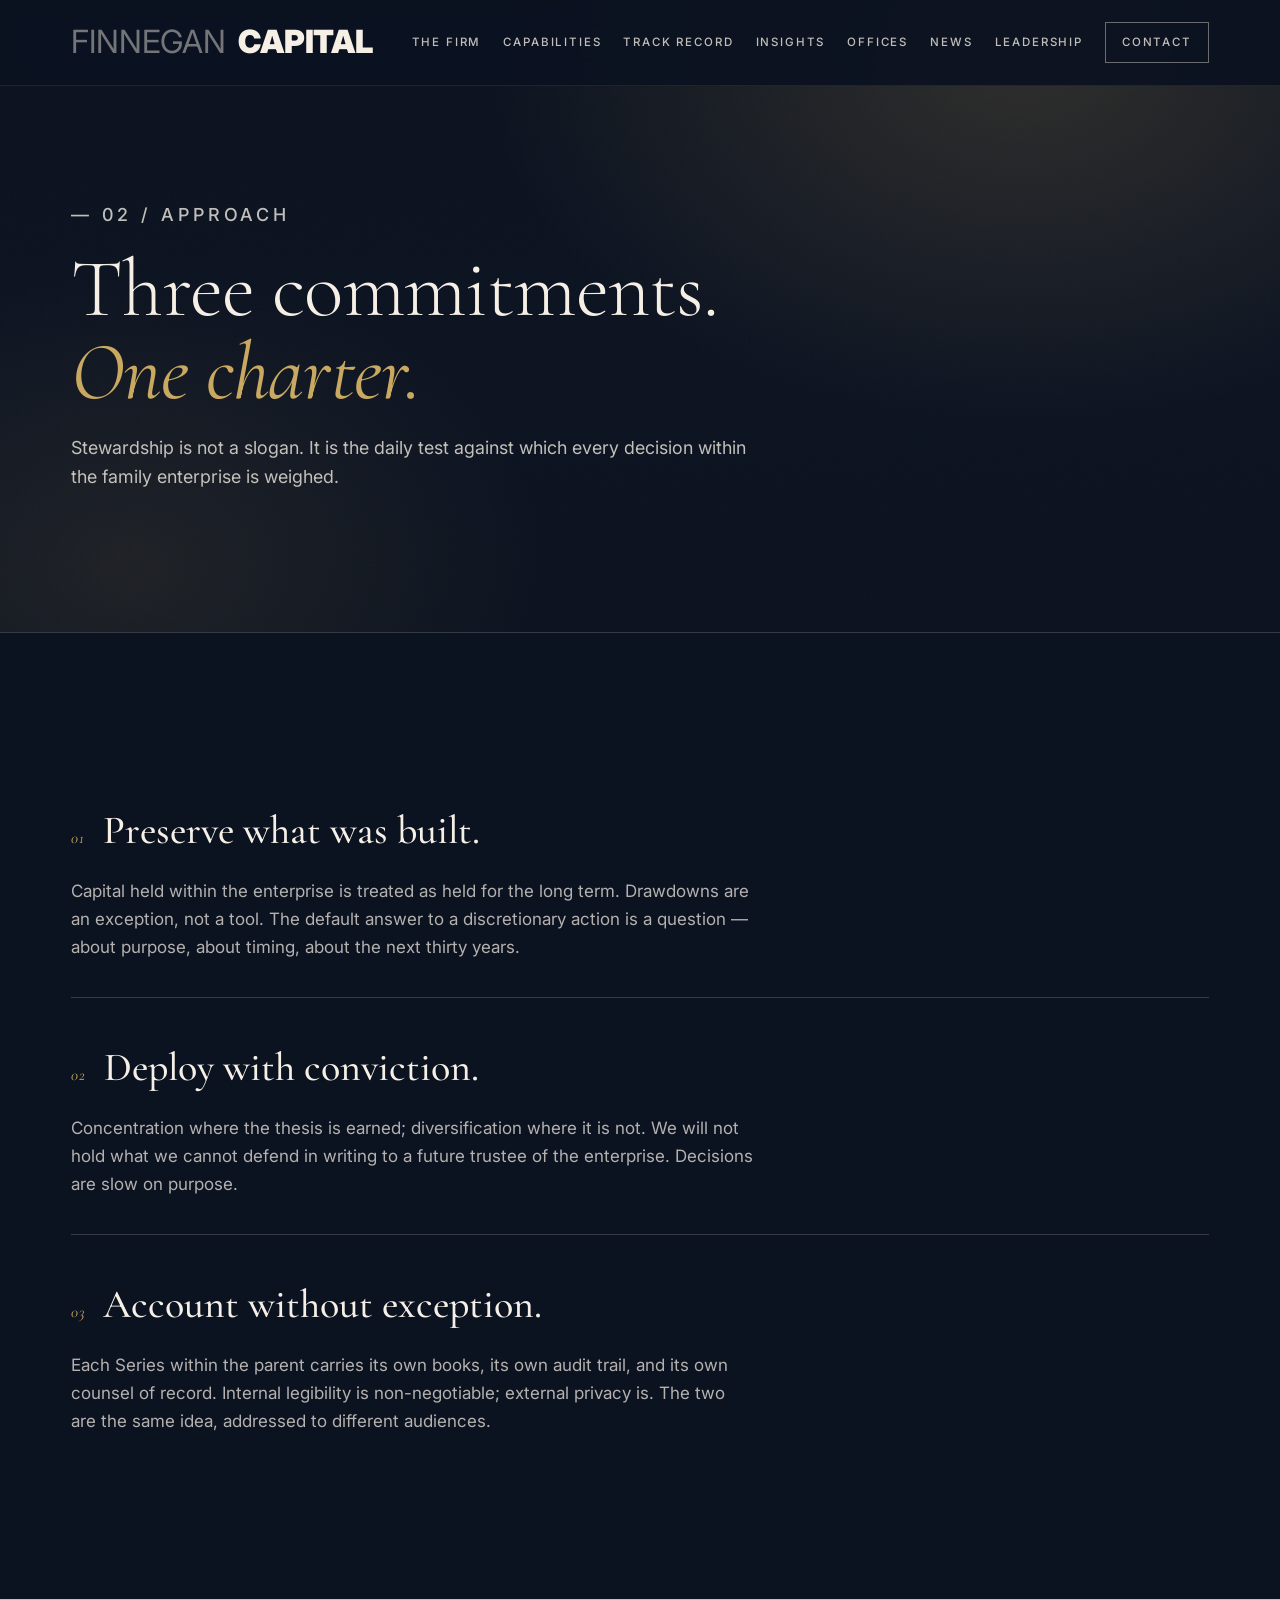
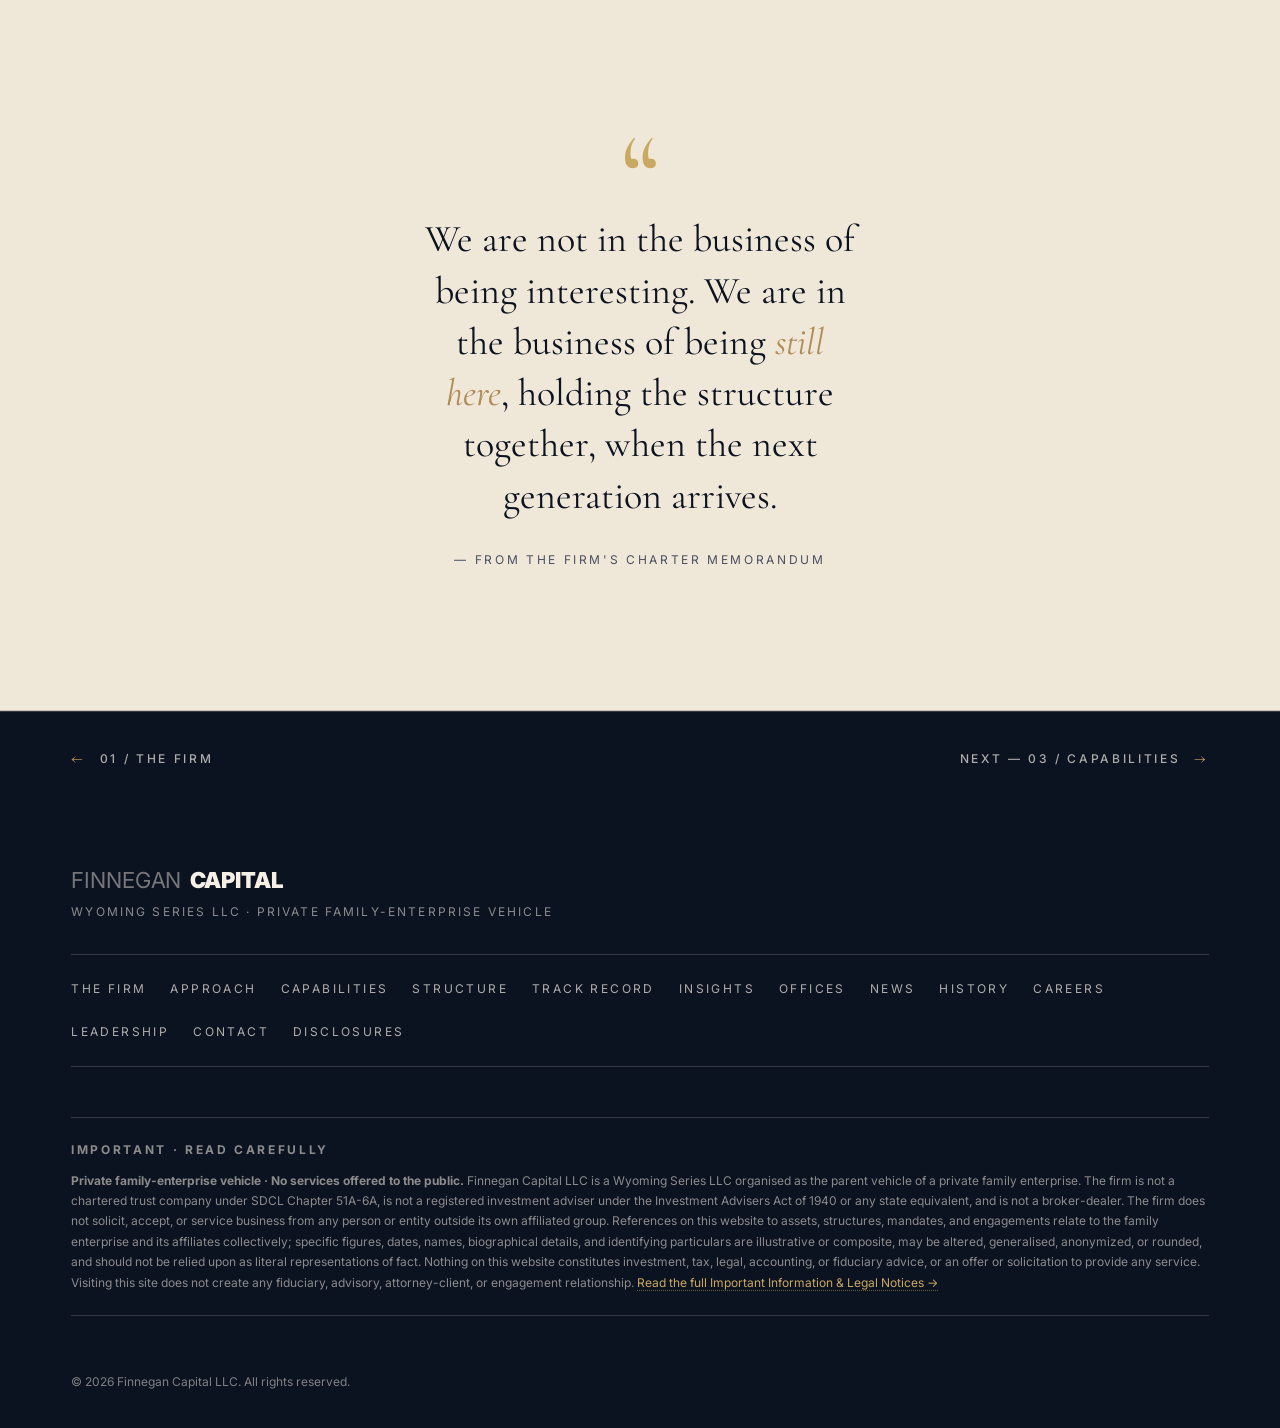
==== commit d24b7ab9: "Add files via upload" ====
--- a/approach.html
+++ b/approach.html
@@ -61,7 +61,7 @@
   <div class="container">
     <p class="eyebrow eyebrow--gold">— 02 / Approach</p>
     <h1>Three commitments. <em>One charter.</em></h1>
-    <p>Stewardship is not a slogan. It is the daily test against which every decision in this firm is weighed.</p>
+    <p>Stewardship is not a slogan. It is the daily test against which every decision within the family enterprise is weighed.</p>
   </div>
 </section>
 
@@ -70,15 +70,15 @@
     <ol class="commitments commitments--wide">
       <li>
         <h4>Preserve what was built.</h4>
-        <p>Settlor capital is treated as held in trust for those who have not yet arrived. Drawdowns are an exception, not a tool. The default answer to a discretionary distribution is a question — about purpose, about timing, about the next thirty years.</p>
+        <p>Capital held within the enterprise is treated as held for the long term. Drawdowns are an exception, not a tool. The default answer to a discretionary action is a question — about purpose, about timing, about the next thirty years.</p>
       </li>
       <li>
         <h4>Deploy with conviction.</h4>
-        <p>Concentration where the thesis is earned; diversification where it is not. We will not own what we cannot defend in writing to a future trustee. Underwriting is slow on purpose.</p>
+        <p>Concentration where the thesis is earned; diversification where it is not. We will not hold what we cannot defend in writing to a future trustee of the enterprise. Decisions are slow on purpose.</p>
       </li>
       <li>
         <h4>Account without exception.</h4>
-        <p>Each Series carries its own books, its own auditor trail, and its own counsel. Transparency to beneficiaries is non-negotiable; privacy from the outside world is. The two are not in tension — they are the same idea, addressed to different audiences.</p>
+        <p>Each Series within the parent carries its own books, its own audit trail, and its own counsel of record. Internal legibility is non-negotiable; external privacy is. The two are the same idea, addressed to different audiences.</p>
       </li>
     </ol>
   </div>
@@ -87,7 +87,7 @@
 <section class="quote">
   <div class="container">
     <p class="quote__mark" aria-hidden="true">&ldquo;</p>
-    <p class="quote__text">We are not in the business of being interesting. We are in the business of being <em>still here</em>, doing the work, when the next generation arrives.</p>
+    <p class="quote__text">We are not in the business of being interesting. We are in the business of being <em>still here</em>, holding the structure together, when the next generation arrives.</p>
     <p class="quote__cite">— From the firm&#39;s charter memorandum</p>
   </div>
 </section>
@@ -101,11 +101,11 @@
 
 <footer class="foot">
   <div class="container foot__inner">
-    <div class="foot__brand"><div><span class="wordmark"><span class="wordmark__a">FINNEGAN</span><span class="wordmark__b">CAPITAL</span></span><p class="foot__sub">Wyoming Series LLC · Multi-family fiduciary and investment firm</p></div></div>
+    <div class="foot__brand"><div><span class="wordmark"><span class="wordmark__a">FINNEGAN</span><span class="wordmark__b">CAPITAL</span></span><p class="foot__sub">Wyoming Series LLC · Private family-enterprise vehicle</p></div></div>
     <nav class="foot__links"><a href="firm.html">The Firm</a><a href="approach.html">Approach</a><a href="capabilities.html">Capabilities</a><a href="structure.html">Structure</a><a href="track-record.html">Track Record</a><a href="insights.html">Insights</a><a href="offices.html">Offices</a><a href="news.html">News</a><a href="history.html">History</a><a href="careers.html">Careers</a><a href="leadership.html">Leadership</a><a href="contact.html">Contact</a><a href="disclosures.html">Disclosures</a></nav>
     <div class="foot__notices">
       <p class="foot__notices-head">Important · Read Carefully</p>
-      <p>Content on this website — including descriptions of past engagements, case figures, client and counterparty names, jurisdictions, deal terms, awards, press references, biographical information, office details, and quoted statements — is provided for general informational purposes only and is illustrative or representative in nature. Names, figures, dates, and identifying details may be altered, anonymized, generalised, rounded, withheld, or presented as composites; no statement should be relied upon as a literal representation of fact. Nothing on this site constitutes investment, tax, legal, or accounting advice, or an offer or solicitation to buy or sell any security or service. Past performance — actual or illustrative — is not indicative of future results. Visiting this site does not create any fiduciary, advisory, attorney-client, or other engagement relationship. Services are made available only in jurisdictions in which the firm and the relevant entity are authorised to act. The firm reserves the right to amend or remove any content at any time, without notice. <a href="disclosures.html">Read the full Important Information &amp; Legal Notices →</a></p>
+      <p><strong>Private family-enterprise vehicle · No services offered to the public.</strong> Finnegan Capital LLC is a Wyoming Series LLC organised as the parent vehicle of a private family enterprise. The firm is not a chartered trust company under SDCL Chapter 51A-6A, is not a registered investment adviser under the Investment Advisers Act of 1940 or any state equivalent, and is not a broker-dealer. The firm does not solicit, accept, or service business from any person or entity outside its own affiliated group. References on this website to assets, structures, mandates, and engagements relate to the family enterprise and its affiliates collectively; specific figures, dates, names, biographical details, and identifying particulars are illustrative or composite, may be altered, generalised, anonymized, or rounded, and should not be relied upon as literal representations of fact. Nothing on this website constitutes investment, tax, legal, accounting, or fiduciary advice, or an offer or solicitation to provide any service. Visiting this site does not create any fiduciary, advisory, attorney-client, or engagement relationship. <a href="disclosures.html">Read the full Important Information &amp; Legal Notices →</a></p>
     </div>
     <p class="foot__legal">© <span id="year"></span> Finnegan Capital LLC. All rights reserved.</p>
   </div>
--- a/styles.css
+++ b/styles.css
@@ -781,8 +781,8 @@
   gap: 0; border-top:1px solid var(--rule); border-bottom:1px solid var(--rule);
   margin-top: clamp(48px, 8vw, 96px);
 }
-.stat{padding: 36px 28px 36px 0; border-right:1px solid var(--rule)}
-.stat:last-child{border-right:0; padding-right:0}
+.stat{padding: 36px 28px; border-right:1px solid var(--rule); text-align:center}
+.stat:last-child{border-right:0}
 .stat__num{
   font-family:var(--serif); font-weight:400;
   font-size: clamp(40px, 5.6vw, 76px); line-height:1; margin:0 0 12px;
@@ -801,14 +801,14 @@
 
 @media (max-width: 820px){
   .stats{grid-template-columns:1fr 1fr}
-  .stat{border-right:0; border-bottom:1px solid var(--rule); padding:24px 0}
-  .stat:nth-child(2n){padding-left:24px; border-left:1px solid var(--rule)}
+  .stat{border-right:0; border-bottom:1px solid var(--rule); padding:24px 12px}
+  .stat:nth-child(2n){border-left:1px solid var(--rule)}
   .stats--dark .stat{border-bottom-color:var(--rule-light)}
   .stats--dark .stat:nth-child(2n){border-left-color:var(--rule-light)}
 }
 @media (max-width: 480px){
   .stats{grid-template-columns:1fr}
-  .stat:nth-child(2n){padding-left:0; border-left:0}
+  .stat:nth-child(2n){border-left:0}
 }
 
 .stats-strip{padding:60px 0}
